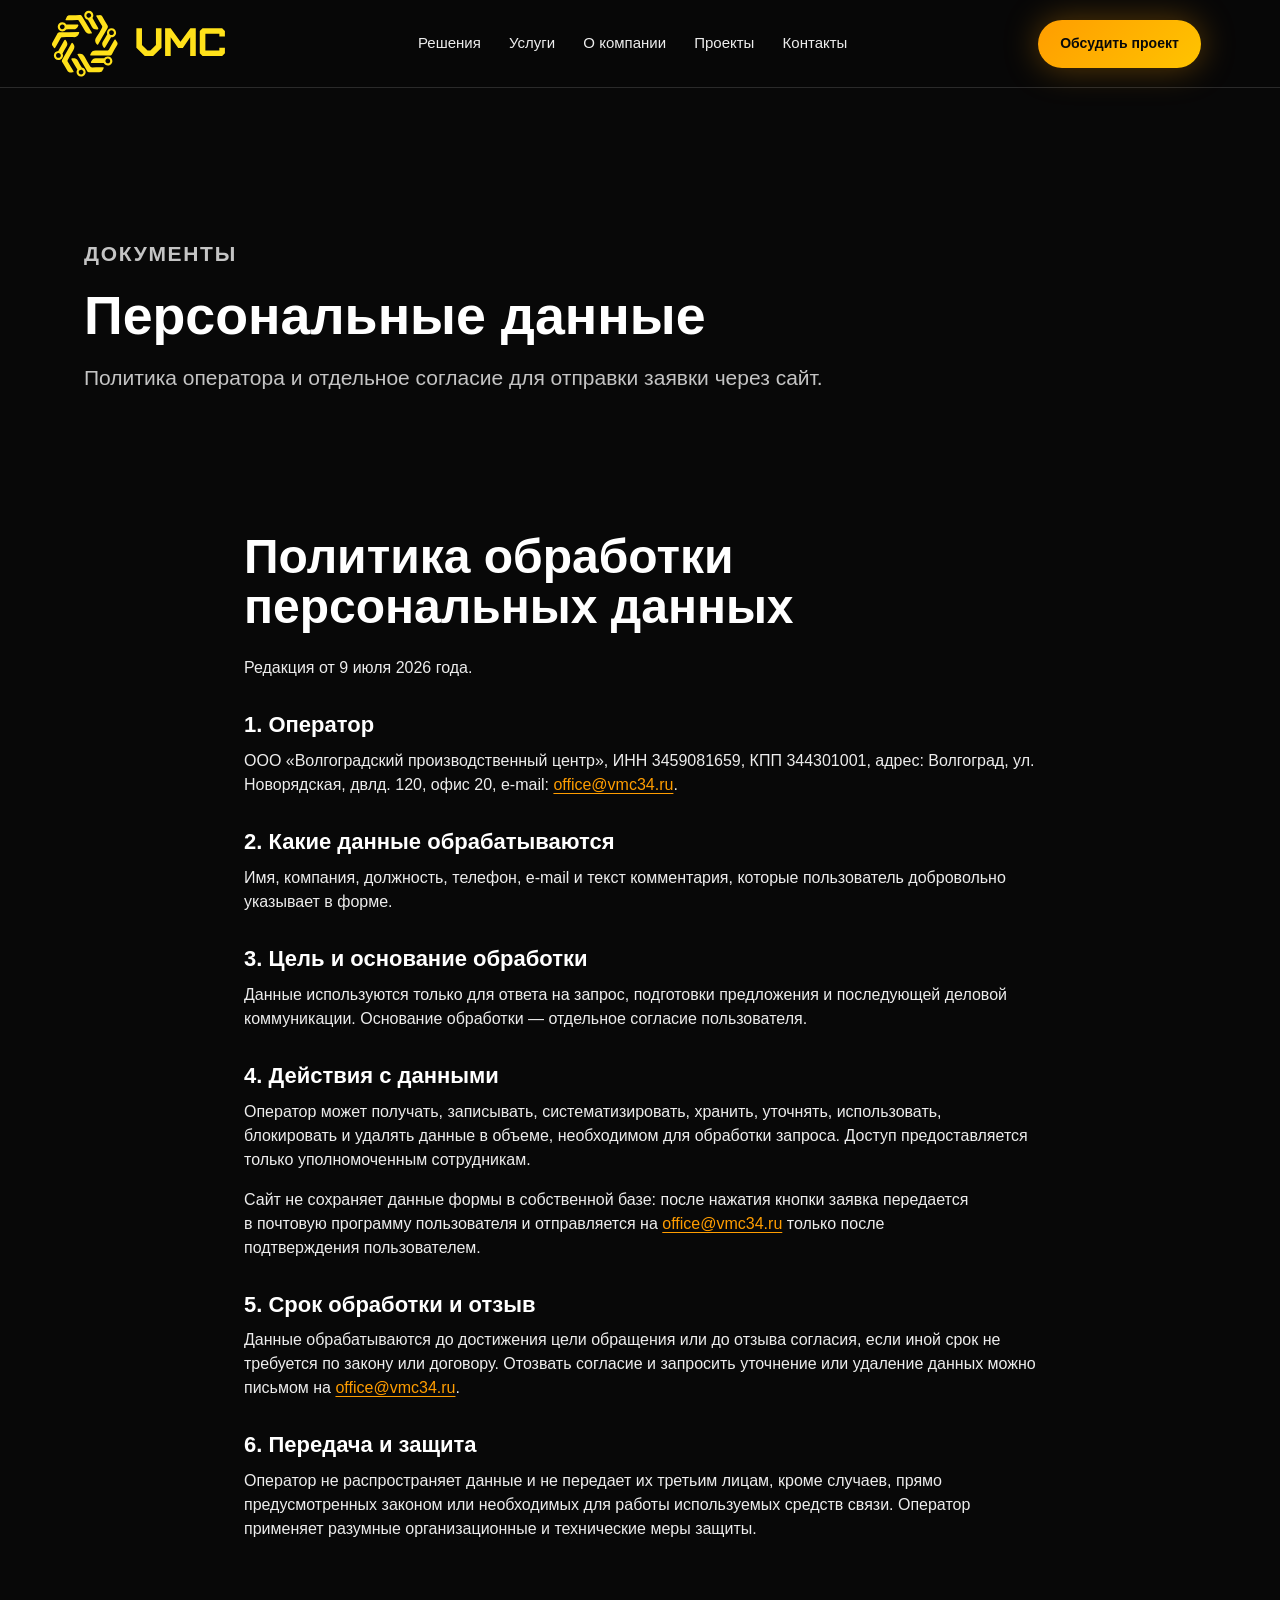
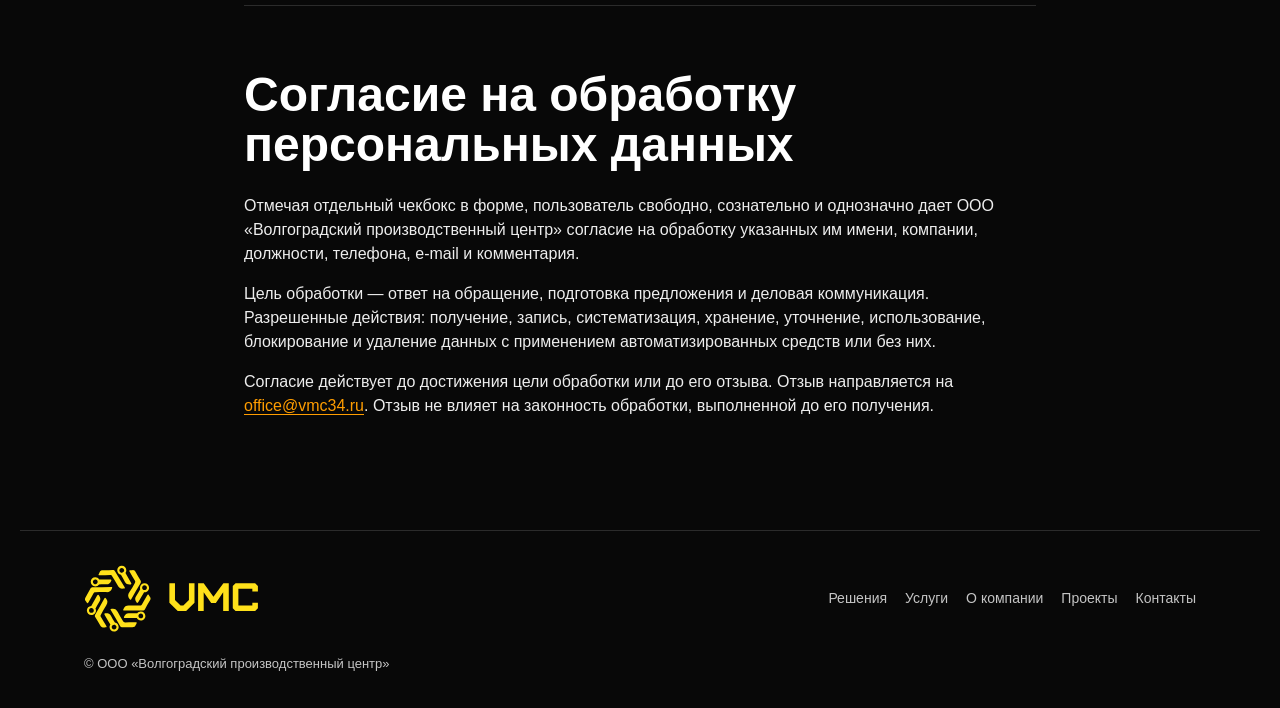
==== privacy.html @ de71f61f "Complete remaining VMC correction brief Add the requested looped hero media, informative solution co" ====
<!doctype html>
<html lang="ru">
  <head>
    <meta charset="utf-8">
    <meta name="viewport" content="width=device-width, initial-scale=1">
    <title>Персональные данные | VMC</title>
    <meta name="description" content="Политика и согласие на обработку персональных данных ООО «Волгоградский производственный центр».">
    <meta name="robots" content="noindex,follow">
    <meta name="theme-color" content="#080808">
    <link rel="canonical" href="https://vmc34.ru/privacy.html">
    <link rel="icon" href="assets/img/logo.svg" type="image/svg+xml">
    <link rel="stylesheet" href="style.css?v=20260709-1">
  </head>
  <body>
    <a class="skip-link" href="#main">К содержанию</a>
    <header class="site-header">
      <a class="brand" href="index.html" aria-label="VMC, на главную"><img src="assets/img/logo.svg" alt="VMC" width="156" height="48"></a>
      <nav class="desktop-nav" aria-label="Основная навигация">
        <a href="index.html#solutions">Решения</a>
        <a href="index.html#services">Услуги</a>
        <a href="index.html#about">О компании</a>
        <a href="projects.html">Проекты</a>
        <a href="index.html#contacts">Контакты</a>
      </nav>
      <a class="header-cta" href="index.html#form">Обсудить проект</a>
      <details class="mobile-nav">
        <summary aria-label="Меню сайта"><span></span><span></span><span></span></summary>
        <nav aria-label="Мобильная навигация">
          <a href="index.html#solutions">Решения</a>
          <a href="index.html#services">Услуги</a>
          <a href="index.html#about">О компании</a>
          <a href="projects.html">Проекты</a>
          <a href="index.html#contacts">Контакты</a>
        </nav>
      </details>
    </header>
    <main id="main">
      <section class="page-hero">
        <p class="kicker">Документы</p>
        <h1>Персональные данные</h1>
        <p>Политика оператора и отдельное согласие для отправки заявки через сайт.</p>
      </section>
      <div class="legal-page">
        <section id="policy">
          <h2>Политика обработки персональных данных</h2>
          <p>Редакция от 9 июля 2026 года.</p>
          <h3>1. Оператор</h3>
          <p>ООО «Волгоградский производственный центр», ИНН 3459081659, КПП 344301001, адрес: Волгоград, ул. Новорядская, двлд. 120, офис 20, e-mail: <a href="mailto:office@vmc34.ru">office@vmc34.ru</a>.</p>
          <h3>2. Какие данные обрабатываются</h3>
          <p>Имя, компания, должность, телефон, e-mail и текст комментария, которые пользователь добровольно указывает в форме.</p>
          <h3>3. Цель и основание обработки</h3>
          <p>Данные используются только для ответа на запрос, подготовки предложения и последующей деловой коммуникации. Основание обработки — отдельное согласие пользователя.</p>
          <h3>4. Действия с данными</h3>
          <p>Оператор может получать, записывать, систематизировать, хранить, уточнять, использовать, блокировать и удалять данные в объеме, необходимом для обработки запроса. Доступ предоставляется только уполномоченным сотрудникам.</p>
          <p>Сайт не сохраняет данные формы в собственной базе: после нажатия кнопки заявка передается в почтовую программу пользователя и отправляется на <a href="mailto:office@vmc34.ru">office@vmc34.ru</a> только после подтверждения пользователем.</p>
          <h3>5. Срок обработки и отзыв</h3>
          <p>Данные обрабатываются до достижения цели обращения или до отзыва согласия, если иной срок не требуется по закону или договору. Отозвать согласие и запросить уточнение или удаление данных можно письмом на <a href="mailto:office@vmc34.ru">office@vmc34.ru</a>.</p>
          <h3>6. Передача и защита</h3>
          <p>Оператор не распространяет данные и не передает их третьим лицам, кроме случаев, прямо предусмотренных законом или необходимых для работы используемых средств связи. Оператор применяет разумные организационные и технические меры защиты.</p>
        </section>

        <section id="consent">
          <h2>Согласие на обработку персональных данных</h2>
          <p>Отмечая отдельный чекбокс в форме, пользователь свободно, сознательно и однозначно дает ООО «Волгоградский производственный центр» согласие на обработку указанных им имени, компании, должности, телефона, e-mail и комментария.</p>
          <p>Цель обработки — ответ на обращение, подготовка предложения и деловая коммуникация. Разрешенные действия: получение, запись, систематизация, хранение, уточнение, использование, блокирование и удаление данных с применением автоматизированных средств или без них.</p>
          <p>Согласие действует до достижения цели обработки или до его отзыва. Отзыв направляется на <a href="mailto:office@vmc34.ru">office@vmc34.ru</a>. Отзыв не влияет на законность обработки, выполненной до его получения.</p>
        </section>
      </div>
    </main>
    <footer class="site-footer">
      <img src="assets/img/logo.svg" alt="VMC" width="156" height="48">
      <nav aria-label="Нижняя навигация">
        <a href="index.html#solutions">Решения</a>
        <a href="index.html#services">Услуги</a>
        <a href="index.html#about">О компании</a>
        <a href="projects.html">Проекты</a>
        <a href="index.html#contacts">Контакты</a>
      </nav>
      <p>© ООО «Волгоградский производственный центр»</p>
    </footer>
  </body>
</html>
---- style.css ----
:root {
  --bg: #080808;
  --panel: #161616;
  --panel-2: #202020;
  --text: #fff;
  --muted: #c4c4c4;
  --soft: #ededed;
  --line: rgba(255, 255, 255, .14);
  --yellow: #ff9d00;
  --yellow-2: #ffc400;
  --shadow: 0 22px 70px rgba(0, 0, 0, .42);
  --shadow-border: 0 0 0 1px rgba(255, 255, 255, .09);
  --shadow-border-hover: 0 0 0 1px rgba(255, 255, 255, .16), 0 18px 58px rgba(255, 157, 0, .1);
  --ease: cubic-bezier(.2, 0, 0, 1);
  color-scheme: dark;
  font-family: Inter, Arial, Helvetica, sans-serif;
}

* {
  box-sizing: border-box;
}

html {
  scroll-behavior: smooth;
  scroll-padding-top: 88px;
  overflow-x: hidden;
  -webkit-font-smoothing: antialiased;
  -moz-osx-font-smoothing: grayscale;
}

body {
  margin: 0;
  background: var(--bg);
  color: var(--text);
  font-size: 16px;
  line-height: 1.5;
  -webkit-font-smoothing: antialiased;
  overflow-x: hidden;
}

img {
  display: block;
  max-width: 100%;
  height: auto;
}

a {
  color: inherit;
  text-decoration: none;
}

h1,
h2,
h3,
p {
  margin-top: 0;
}

h1,
h2,
h3 {
  line-height: 1.04;
  text-wrap: balance;
  overflow-wrap: normal;
  word-break: normal;
  hyphens: none;
}

p {
  text-wrap: pretty;
  overflow-wrap: break-word;
  word-break: normal;
}

a,
span,
strong,
small,
label,
button {
  overflow-wrap: break-word;
  word-break: normal;
}

a:focus-visible,
button:focus-visible,
input:focus-visible,
textarea:focus-visible,
summary:focus-visible {
  outline: 3px solid rgba(255, 157, 0, .55);
  outline-offset: 4px;
}

.skip-link {
  position: fixed;
  top: 12px;
  left: 12px;
  z-index: 100;
  transform: translateY(-180%);
  background: var(--yellow);
  color: #000;
  padding: 10px 14px;
  font-weight: 700;
}

.skip-link:focus {
  transform: translateY(0);
}

.sr-only {
  position: absolute;
  width: 1px;
  height: 1px;
  overflow: hidden;
  clip: rect(0, 0, 0, 0);
  white-space: nowrap;
}

.site-header {
  position: sticky;
  top: 0;
  z-index: 50;
  display: grid;
  grid-template-columns: auto 1fr auto auto;
  gap: 28px;
  align-items: center;
  min-height: 76px;
  padding: 10px clamp(16px, 4vw, 58px);
  border-bottom: 1px solid var(--line);
  background: rgba(8, 8, 8, .9);
  backdrop-filter: blur(18px);
}

.brand {
  display: inline-flex;
  min-height: 48px;
  align-items: center;
}

.brand img,
.site-footer img {
  width: 176px;
  height: auto;
}

.desktop-nav {
  display: flex;
  flex-wrap: wrap;
  justify-content: center;
  gap: clamp(16px, 2.2vw, 34px);
  color: var(--soft);
  font-size: 15px;
}

.desktop-nav a {
  min-height: 40px;
  display: inline-flex;
  align-items: center;
  transition-property: color;
  transition-duration: .18s;
  transition-timing-function: var(--ease);
}

.desktop-nav a:hover {
  color: var(--yellow);
}

.header-cta,
.button,
.contact-panel button {
  display: inline-flex;
  min-height: 48px;
  align-items: center;
  justify-content: center;
  border: 0;
  border-radius: 999px;
  cursor: pointer;
  font: inherit;
  font-weight: 800;
  transition-property: transform, background-color, border-color, color, box-shadow;
  transition-duration: .18s;
  transition-timing-function: var(--ease);
}

.header-cta,
.button-primary,
.contact-panel button {
  background: linear-gradient(135deg, var(--yellow), var(--yellow-2));
  color: #090909;
  box-shadow: 0 0 34px rgba(255, 157, 0, .34);
}

.header-cta {
  padding: 0 22px;
  font-size: 14px;
}

.button {
  padding: 0 24px;
  text-align: center;
}

.button-ghost {
  border: 1px solid var(--line);
  background: rgba(255, 255, 255, .06);
  color: var(--text);
}

.header-cta:hover,
.button-primary:hover,
.contact-panel button:hover {
  transform: translateY(-2px);
  box-shadow: 0 0 0 1px rgba(255, 255, 255, .12), 0 18px 48px rgba(255, 157, 0, .28);
}

.button-ghost:hover {
  transform: translateY(-2px);
  border-color: rgba(255, 255, 255, .24);
  background: rgba(255, 255, 255, .1);
}

.header-cta:active,
.button:active,
.contact-panel button:active {
  transform: scale(.96);
}

.mobile-nav {
  display: none;
}

.mobile-nav:not([open]) nav {
  display: none;
}

.hero {
  position: relative;
  min-height: 620px;
  overflow: hidden;
  display: grid;
  align-items: center;
  padding: clamp(76px, 10vh, 116px) clamp(18px, 7vw, 128px) 82px;
  border-bottom: 1px solid var(--line);
}

.hero-media {
  position: absolute;
  inset: 0;
  z-index: -2;
  background: #000;
}

.hero-media video {
  width: 100%;
  height: 100%;
  object-fit: cover;
  opacity: .78;
  outline: 1px solid rgba(255, 255, 255, .1);
  outline-offset: -1px;
}

.hero::before,
.dark-section::before {
  content: "";
  position: absolute;
  inset: 0;
  z-index: -1;
  background:
    radial-gradient(circle at 82% 18%, rgba(255, 157, 0, .22), transparent 28%),
    linear-gradient(90deg, rgba(0, 0, 0, .86), rgba(0, 0, 0, .58) 45%, rgba(0, 0, 0, .28));
}

.hero-content {
  max-width: 720px;
  min-width: 0;
}

.kicker {
  margin-bottom: 18px;
  color: var(--yellow);
  font-size: 13px;
  font-weight: 900;
  letter-spacing: .08em;
  text-transform: uppercase;
}

.hero h1 {
  max-width: 720px;
  margin-bottom: 18px;
  font-size: clamp(40px, 4.4vw, 64px);
  font-weight: 900;
  text-transform: uppercase;
}

.hero h1 span,
.hero h1 em {
  display: block;
  font-style: normal;
}

.hero h1 em {
  color: var(--yellow);
}

.hero-lead {
  max-width: 620px;
  margin-bottom: 132px;
  color: var(--soft);
  font-size: clamp(18px, 1.7vw, 23px);
  font-weight: 800;
}

.hero-actions {
  display: flex;
  flex-wrap: wrap;
  gap: 14px;
}

.hero-note {
  position: absolute;
  right: clamp(18px, 7vw, 128px);
  bottom: clamp(24px, 5vw, 64px);
  max-width: 360px;
  color: var(--soft);
  font-weight: 800;
  text-align: right;
}

.client-strip {
  overflow: hidden;
  border-top: 1px solid var(--line);
  border-bottom: 1px solid var(--line);
  background: #030303;
}

.logo-marquee {
  width: 100%;
}

.logo-track {
  display: flex;
  width: max-content;
  animation: logo-marquee 36s linear infinite;
  will-change: transform;
}

.client-strip:hover .logo-track {
  animation-play-state: paused;
}

.logo-item {
  flex: 0 0 auto;
  min-width: clamp(150px, 18vw, 230px);
  min-height: 86px;
  display: grid;
  place-items: center;
  padding: 18px clamp(24px, 3vw, 42px);
  border-right: 1px solid var(--line);
}

.logo-item img {
  width: auto;
  max-width: min(150px, 72vw);
  max-height: 44px;
  filter: grayscale(1) brightness(1.85);
  opacity: .72;
  transition: filter .28s var(--ease), opacity .28s var(--ease), transform .28s var(--ease);
}

.logo-item img.logo-dark {
  filter: grayscale(1) invert(1) brightness(1.35) contrast(1.05);
}

.logo-item:hover img {
  filter: none;
  opacity: 1;
  transform: translateY(-1px);
}

@keyframes logo-marquee {
  to {
    transform: translateX(-50%);
  }
}

@media (prefers-reduced-motion: reduce) {
  .logo-track {
    width: 100%;
    flex-wrap: wrap;
    justify-content: center;
    animation: none;
  }

  .logo-item:nth-child(n + 9) {
    display: none;
  }
}

.dark-section {
  position: relative;
  overflow: hidden;
  padding: clamp(66px, 8vw, 112px) clamp(18px, 5vw, 74px);
  background: var(--bg);
}

.dark-section::before {
  pointer-events: none;
  opacity: .5;
  background:
    radial-gradient(circle at 88% 8%, rgba(255, 157, 0, .18), transparent 25%),
    radial-gradient(circle at 4% 92%, rgba(255, 157, 0, .1), transparent 22%);
}

.intro-band {
  display: grid;
  grid-template-columns: minmax(0, 1.1fr) minmax(320px, .9fr);
  gap: 32px;
  align-items: center;
}

.turnkey-section {
  padding-top: 78px;
  padding-bottom: 44px;
}

.turnkey-card {
  position: relative;
  display: grid;
  grid-template-columns: minmax(0, 1fr) auto;
  gap: 30px;
  align-items: center;
  max-width: 1240px;
  margin: 0 auto;
  border: 1px solid rgba(255, 255, 255, .28);
  border-radius: 28px;
  padding: 30px;
  background:
    radial-gradient(circle at 100% 100%, rgba(255, 157, 0, .18), transparent 26%),
    rgba(255, 255, 255, .07);
  box-shadow: var(--shadow);
}

.turnkey-card h2 {
  margin-bottom: 24px;
  font-size: clamp(31px, 3.6vw, 54px);
  font-weight: 900;
}

.turnkey-card h2 em,
.turnkey-card h3 {
  color: var(--yellow);
  font-style: normal;
}

.turnkey-card h3 {
  max-width: 680px;
  margin-bottom: 12px;
  font-size: 22px;
}

.turnkey-card p {
  max-width: 720px;
  margin-bottom: 0;
  color: var(--soft);
  font-weight: 700;
}

.turnkey-card strong {
  display: block;
  transform: rotate(-6deg);
  border-radius: 10px;
  padding: 14px 22px;
  background: var(--yellow);
  color: #050505;
  font-size: clamp(17px, 2vw, 25px);
  line-height: 1.15;
  box-shadow: 0 18px 42px rgba(255, 157, 0, .26);
}

.section-copy,
.section-heading,
.solution-grid,
.service-grid,
.service-list,
.industry-grid,
.about,
.projects-preview,
.site-footer,
.page-hero,
.project-list,
.case-layout {
  max-width: 1240px;
  margin-right: auto;
  margin-left: auto;
}

.section-copy,
.section-heading,
.pitch-card,
.media-card,
.project-card,
.industry-card,
.service-list article,
.stats-grid article,
.project-list article,
.case-card,
.contact-panel,
.site-footer > * {
  min-width: 0;
}

.section-copy h2,
.section-heading h2,
.about h2,
.contact-panel h2,
.page-hero h1 {
  margin-bottom: 0;
  font-size: clamp(34px, 4.2vw, 62px);
  font-weight: 900;
}

.pitch-card {
  border: 1px solid var(--line);
  border-radius: 28px;
  padding: 34px;
  background: rgba(255, 255, 255, .06);
  box-shadow: var(--shadow);
}

.pitch-card p {
  color: var(--soft);
  font-size: 21px;
}

.pitch-card b {
  display: inline-block;
  transform: rotate(-4deg);
  border-radius: 10px;
  padding: 12px 18px;
  background: var(--yellow);
  color: #000;
  font-size: 22px;
  max-width: 100%;
}

.section-heading {
  margin-bottom: 40px;
}

.section-heading.split {
  display: flex;
  flex-wrap: wrap;
  align-items: end;
  justify-content: space-between;
  gap: 24px;
}

.service-section .section-heading {
  align-items: start;
  margin-bottom: clamp(34px, 5vw, 62px);
}

.service-section .kicker {
  margin-bottom: 18px;
  color: var(--text);
  font-size: clamp(44px, 6vw, 82px);
  line-height: .95;
  letter-spacing: 0;
  text-transform: none;
}

.service-section .section-heading h2 {
  max-width: 860px;
  color: var(--muted);
  font-size: clamp(22px, 2.35vw, 34px);
  line-height: 1.14;
  font-weight: 850;
}

.text-link {
  display: inline-flex;
  min-height: 44px;
  align-items: center;
  color: var(--yellow);
  font-weight: 900;
}

.text-link::after {
  content: "→";
  margin-left: 10px;
}

.solution-grid,
.project-grid {
  display: grid;
  grid-template-columns: repeat(3, minmax(0, 1fr));
  gap: 28px;
}

.media-card,
.project-card,
.industry-card,
.service-grid article,
.service-list article,
.stats-grid article,
.project-list article,
.case-card {
  border: 0;
  border-radius: 26px;
  background: rgba(255, 255, 255, .06);
  box-shadow: var(--shadow-border), 0 16px 52px rgba(0, 0, 0, .22);
}

.media-card {
  position: relative;
  overflow: hidden;
  height: clamp(260px, 24vw, 340px);
}

.project-card img,
.project-list img,
.case-hero img {
  width: 100%;
  height: 290px;
  object-fit: cover;
  outline: 1px solid rgba(255, 255, 255, .1);
  outline-offset: -1px;
}

.media-card img {
  position: absolute;
  inset: 0;
  width: 100%;
  height: 100%;
  object-fit: cover;
  outline: 1px solid rgba(255, 255, 255, .1);
  outline-offset: -1px;
  transition-property: transform, opacity, filter;
  transition-duration: .55s;
  transition-timing-function: var(--ease);
}

.media-card::after {
  content: "";
  position: absolute;
  inset: 0;
  background:
    linear-gradient(180deg, rgba(0, 0, 0, .08), rgba(0, 0, 0, .74)),
    linear-gradient(90deg, rgba(0, 0, 0, .46), transparent 70%);
  transition-property: opacity;
  transition-duration: .3s;
  transition-timing-function: var(--ease);
}

.media-card h3,
.media-card p {
  position: relative;
  z-index: 1;
  padding-right: 22px;
  padding-left: 22px;
}

.media-card h3 {
  position: absolute;
  right: 0;
  bottom: 92px;
  left: 0;
  margin: 0;
  color: var(--text);
  font-size: 21px;
  text-shadow: 0 2px 16px rgba(0, 0, 0, .8);
}

.media-card:hover img {
  transform: scale(1.055);
  opacity: .95;
  filter: saturate(1.08) contrast(1.04);
}

.media-card:hover::after {
  opacity: .9;
}

.media-card p {
  position: absolute;
  right: 0;
  bottom: 20px;
  left: 0;
  margin: 0;
  color: var(--soft);
  font-size: 14px;
  line-height: 1.4;
  text-shadow: 0 2px 14px rgba(0, 0, 0, .9);
}

.service-grid,
.service-list {
  display: grid;
  grid-template-columns: repeat(3, minmax(0, 1fr));
  gap: 18px;
}

.service-list {
  grid-template-columns: 1fr;
}

.service-grid article {
  min-height: 230px;
  padding: 24px;
}

.service-list article {
  min-height: 150px;
  display: grid;
  grid-template-columns: minmax(220px, .72fr) 56px minmax(0, 1fr);
  gap: 30px;
  align-items: center;
  padding: 30px;
  transition-property: transform, background-color, box-shadow;
  transition-duration: .18s;
  transition-timing-function: var(--ease);
}

.service-list article:hover {
  transform: translateY(-3px);
  background: rgba(255, 157, 0, .06);
  box-shadow: var(--shadow-border-hover);
}

.service-grid span,
.service-list span,
.stats-grid strong,
.case-number {
  display: block;
  color: var(--yellow);
  font-variant-numeric: tabular-nums;
}

.service-grid span,
.service-list span {
  margin-bottom: 38px;
  font-size: 18px;
  font-weight: 900;
}

.service-list span {
  grid-column: 2;
  grid-row: 1;
  justify-self: center;
  margin-bottom: 0;
  width: 46px;
  height: 46px;
  display: grid;
  place-items: center;
  border-radius: 999px;
  background: var(--yellow);
  color: #fff;
  box-shadow: 0 0 30px rgba(255, 157, 0, .56);
  transition-property: transform, filter;
  transition-duration: .18s;
  transition-timing-function: var(--ease);
}

.service-list article:hover span {
  transform: scale(1.06);
  filter: brightness(1.06);
}

.service-grid h3 {
  margin-bottom: 12px;
  font-size: 24px;
}

.service-list h3 {
  grid-column: 1;
  grid-row: 1;
  margin-bottom: 0;
  font-size: clamp(28px, 3vw, 42px);
  font-weight: 850;
}

.service-list p {
  grid-column: 3;
  margin-bottom: 0;
  font-size: clamp(15px, 1.25vw, 18px);
  line-height: 1.56;
  font-weight: 600;
}

.service-grid p,
.service-list p,
.industry-card small,
.project-card p,
.about p,
.stats-grid span,
.contact-panel label,
.project-list p,
.case-card p,
.case-layout li {
  color: var(--muted);
}

.industry-grid {
  display: grid;
  grid-template-columns: repeat(3, minmax(0, 1fr));
  gap: 22px;
}

.industry-card {
  min-height: 270px;
  display: flex;
  flex-direction: column;
  justify-content: space-between;
  padding: 28px;
  transition-property: transform, background-color, box-shadow;
  transition-duration: .18s;
  transition-timing-function: var(--ease);
}

.industry-card:hover {
  transform: translateY(-4px);
  background: rgba(255, 157, 0, .08);
  box-shadow: var(--shadow-border-hover);
}

.industry-card small {
  font-size: 15px;
}

.industry-card strong {
  font-size: 27px;
  line-height: 1.12;
}

.industry-card span {
  color: var(--yellow);
  font-weight: 900;
}

.about {
  display: grid;
  grid-template-columns: minmax(0, 1.05fr) minmax(420px, .95fr);
  gap: clamp(34px, 6vw, 80px);
  align-items: center;
}

.about h2 {
  max-width: 760px;
  margin-bottom: 18px;
  font-size: clamp(38px, 4.4vw, 64px);
  line-height: 1.04;
}

.about-lead {
  max-width: 700px;
  margin-bottom: 20px;
  color: var(--text);
  font-size: clamp(22px, 2.25vw, 32px);
  line-height: 1.18;
  font-weight: 900;
  text-wrap: balance;
}

.about-copy p:not(.kicker):not(.about-lead) {
  max-width: 640px;
  font-size: clamp(17px, 1.55vw, 21px);
  line-height: 1.64;
}

.stats-grid {
  display: grid;
  grid-template-columns: repeat(2, minmax(0, 1fr));
  gap: 1px;
  background: var(--line);
  box-shadow: var(--shadow-border), 0 22px 70px rgba(0, 0, 0, .26);
}

.stats-grid article {
  min-height: 190px;
  border: 0;
  border-radius: 0;
  padding: 30px;
  background: #080808;
  box-shadow: none;
}

.stats-grid strong {
  margin-bottom: 16px;
  font-size: clamp(44px, 4.6vw, 66px);
  line-height: 1;
}

.project-grid {
  max-width: 1240px;
  margin: 0 auto;
}

.project-logo-grid {
  display: grid;
  grid-template-columns: repeat(3, minmax(0, 1fr));
  gap: 28px;
  max-width: 1240px;
  margin: 0 auto;
}

.project-logo-card {
  position: relative;
  min-height: 248px;
  display: flex;
  flex-direction: column;
  justify-content: space-between;
  border: 0;
  border-radius: 28px;
  padding: 30px 26px 24px;
  background: rgba(255, 255, 255, .07);
  box-shadow: var(--shadow-border), 0 16px 52px rgba(0, 0, 0, .22);
  transition-property: transform, background-color, box-shadow;
  transition-duration: .18s;
  transition-timing-function: var(--ease);
}

.project-logo-card::after {
  content: "↗";
  position: absolute;
  top: 22px;
  right: 22px;
  width: 44px;
  height: 44px;
  display: grid;
  place-items: center;
  border-radius: 999px;
  background: rgba(255, 157, 0, .18);
  color: var(--yellow);
  font-size: 24px;
}

.project-logo-card:hover {
  transform: translateY(-4px);
  background: rgba(255, 157, 0, .08);
  box-shadow: var(--shadow-border-hover);
}

.project-logo-card h3 {
  max-width: none;
  padding-right: 54px;
  margin-bottom: 50px;
  color: var(--yellow);
  font-size: clamp(25px, 2.2vw, 34px);
  font-weight: 900;
  line-height: 1.05;
  overflow-wrap: normal;
}

.project-card {
  overflow: hidden;
  transition-property: transform, box-shadow;
  transition-duration: .18s;
  transition-timing-function: var(--ease);
}

.project-card:hover {
  transform: translateY(-4px);
  box-shadow: var(--shadow-border-hover);
}

.project-card div {
  padding: 22px;
}

.project-card h3 {
  margin-bottom: 8px;
  font-size: 25px;
}

.contact-section {
  display: grid;
  grid-template-columns: minmax(0, .92fr) minmax(0, 1fr);
  gap: clamp(30px, 6vw, 86px);
  min-height: 0;
  max-width: none;
  padding-block: clamp(70px, 8vw, 110px);
  padding-inline: max(clamp(18px, 5vw, 74px), calc((100vw - 1240px) / 2 + clamp(18px, 5vw, 74px)));
  border-top: 1px solid var(--line);
  border-bottom: 1px solid var(--line);
  background:
    radial-gradient(circle at 100% 100%, rgba(255, 157, 0, .22), transparent 28%),
    #050505;
}

.contact-info h2 {
  margin-bottom: 52px;
  font-size: clamp(40px, 4.2vw, 64px);
  font-weight: 900;
}

.contact-info dl,
.contact-info dd {
  margin: 0;
}

.contact-info dl {
  display: grid;
  gap: 30px;
}

.contact-info div {
  position: relative;
  padding-left: 54px;
}

.contact-info div::before {
  content: "◦";
  position: absolute;
  left: 6px;
  top: 0;
  color: var(--yellow);
  font-size: 40px;
  line-height: 1;
}

.contact-info dt {
  margin-bottom: 6px;
  font-size: 22px;
  font-weight: 900;
}

.contact-info dd {
  max-width: 460px;
  color: var(--soft);
  font-weight: 700;
}

.contact-panel {
  border: 1px solid rgba(255, 255, 255, .26);
  border-radius: 28px;
  padding: clamp(28px, 4vw, 48px);
  background: #050505;
  box-shadow: var(--shadow);
}

.contact-panel h2 {
  margin-bottom: 32px;
}

.contact-panel form {
  display: grid;
  grid-template-columns: repeat(2, minmax(0, 1fr));
  gap: 16px;
}

.contact-panel label:first-child,
.contact-panel .wide-field,
.contact-panel button {
  grid-column: 1 / -1;
}

.contact-panel label {
  display: grid;
  gap: 8px;
  font-size: 14px;
}

.contact-panel .consent-field {
  grid-column: 1 / -1;
  display: flex;
  align-items: flex-start;
  gap: 10px;
  color: var(--soft);
  font-size: 13px;
  line-height: 1.45;
}

.contact-panel .consent-field input {
  flex: 0 0 18px;
  width: 18px;
  height: 18px;
  margin: 2px 0 0;
  border: 0;
  border-radius: 3px;
  padding: 0;
  accent-color: var(--yellow);
}

.contact-panel .consent-field a,
.legal-page a {
  color: var(--yellow);
  text-decoration: underline;
  text-underline-offset: 3px;
}

.form-note {
  grid-column: 1 / -1;
  margin: 0;
  color: var(--muted);
  font-size: 13px;
}

.contact-panel input,
.contact-panel textarea {
  width: 100%;
  border: 1px solid var(--line);
  border-radius: 4px;
  background: rgba(0, 0, 0, .24);
  color: var(--text);
  padding: 15px 16px;
  font: inherit;
  transition-property: border-color, background-color, box-shadow;
  transition-duration: .18s;
  transition-timing-function: var(--ease);
}

.contact-panel input:focus,
.contact-panel textarea:focus {
  border-color: rgba(255, 157, 0, .62);
  background: rgba(0, 0, 0, .34);
  box-shadow: 0 0 0 4px rgba(255, 157, 0, .12);
}

.contact-panel textarea {
  resize: vertical;
}

.contact-panel button {
  justify-self: end;
  min-width: 170px;
  min-height: 54px;
  margin-top: 10px;
}

.site-footer {
  display: grid;
  grid-template-columns: auto minmax(0, 1fr);
  gap: 22px 34px;
  align-items: center;
  padding: 34px clamp(18px, 5vw, 74px);
  border-top: 1px solid var(--line);
}

.site-footer nav {
  display: flex;
  flex-wrap: wrap;
  justify-content: flex-end;
  gap: 18px;
  color: var(--muted);
  font-size: 14px;
}

.site-footer nav a,
.footer-contacts a {
  min-height: 40px;
  display: inline-flex;
  align-items: center;
}

.footer-contacts {
  grid-column: 1 / -1;
  display: flex;
  flex-wrap: wrap;
  gap: 10px 18px;
  padding-top: 18px;
  border-top: 1px solid rgba(255, 255, 255, .08);
  color: var(--soft);
  font-size: 14px;
}

.footer-contacts a {
  color: var(--soft);
  transition: color .2s var(--ease);
}

.footer-contacts a:hover {
  color: var(--yellow);
}

.footer-contacts span {
  color: var(--muted);
}

.site-footer p {
  grid-column: 1 / -1;
  margin-bottom: 0;
  color: var(--muted);
  font-size: 13px;
}

.legal-page {
  max-width: 920px;
  margin: 0 auto;
  padding: 64px clamp(18px, 5vw, 74px) 96px;
}

.legal-page section + section {
  margin-top: 64px;
  padding-top: 64px;
  border-top: 1px solid var(--line);
}

.legal-page h2 {
  margin-bottom: 24px;
  font-size: clamp(30px, 4vw, 48px);
}

.legal-page h3 {
  margin-top: 34px;
  margin-bottom: 12px;
  font-size: 22px;
}

.legal-page p,
.legal-page li {
  color: var(--soft);
  text-wrap: pretty;
}

.legal-page li + li {
  margin-top: 8px;
}

.page-hero {
  padding: clamp(82px, 12vw, 150px) clamp(18px, 5vw, 74px) 54px;
}

.page-hero h1 {
  max-width: 980px;
  margin-bottom: 18px;
}

.page-hero p {
  max-width: 760px;
  color: var(--muted);
  font-size: 21px;
}

.project-list {
  display: grid;
  gap: 24px;
  padding: 0 clamp(18px, 5vw, 74px) 90px;
}

.project-list article {
  display: grid;
  grid-template-columns: minmax(240px, 330px) minmax(0, 1fr) auto;
  gap: 28px;
  align-items: center;
  overflow: hidden;
}

.project-list img {
  height: 250px;
}

.project-list div {
  padding: 24px 0;
}

.project-list h2 {
  margin-bottom: 12px;
  font-size: 32px;
}

.tags {
  display: flex;
  flex-wrap: wrap;
  gap: 8px;
  margin-top: 18px;
  min-width: 0;
}

.tags span {
  border: 1px solid var(--line);
  border-radius: 999px;
  padding: 7px 10px;
  color: var(--muted);
  font-size: 13px;
}

.project-list .text-link {
  margin-right: 28px;
}

.case-hero {
  position: relative;
  min-height: 620px;
  display: grid;
  align-items: end;
  overflow: hidden;
  padding: clamp(90px, 14vw, 160px) clamp(18px, 7vw, 110px) 58px;
}

.case-hero img {
  position: absolute;
  inset: 0;
  z-index: -2;
  height: 100%;
  opacity: .54;
}

.case-hero::before {
  content: "";
  position: absolute;
  inset: 0;
  z-index: -1;
  background: linear-gradient(90deg, #000, rgba(0, 0, 0, .8), rgba(0, 0, 0, .38));
}

.case-hero div {
  width: min(100%, 900px);
  min-width: 0;
}

.case-hero h1 {
  margin-bottom: 20px;
  font-size: clamp(40px, 5.4vw, 82px);
  text-transform: uppercase;
}

.case-hero p {
  max-width: 690px;
  color: var(--soft);
  font-size: 21px;
}

.case-layout {
  display: grid;
  grid-template-columns: minmax(0, .85fr) minmax(0, 1fr);
  gap: 28px;
  padding: 70px clamp(18px, 5vw, 74px) 92px;
}

.case-card {
  padding: 28px;
}

.case-card h2 {
  margin-bottom: 16px;
  font-size: 30px;
}

.case-card ul {
  margin: 0;
  padding-left: 20px;
}

.case-card li + li {
  margin-top: 10px;
}

@keyframes fade-lift {
  from {
    opacity: 0;
    transform: translateY(18px);
  }

  to {
    opacity: 1;
    transform: translateY(0);
  }
}

@media (prefers-reduced-motion: no-preference) {
  .hero-content .kicker,
  .hero h1,
  .hero-lead,
  .hero-actions,
  .hero-note {
    animation: fade-lift .72s var(--ease) both;
  }

  .hero h1 {
    animation-delay: .08s;
  }

  .hero-lead {
    animation-delay: .16s;
  }

  .hero-actions,
  .hero-note {
    animation-delay: .24s;
  }

  @supports (animation-timeline: view()) {
    .turnkey-card,
    .section-heading,
    .media-card,
    .service-list article,
    .industry-card,
    .about-copy,
    .stats-grid,
    .project-logo-card,
    .contact-info,
    .contact-panel,
    .project-list article,
    .case-card {
      animation: fade-lift .68s var(--ease) both;
      animation-timeline: view();
      animation-range: entry 0% cover 30%;
    }
  }
}

@media (max-width: 1180px) {
  .hero-note {
    position: static;
    max-width: 620px;
    margin-top: 32px;
    text-align: left;
  }

  .turnkey-card {
    grid-template-columns: 1fr;
  }

  .turnkey-card strong {
    justify-self: start;
    transform: none;
  }

  .service-list article {
    grid-template-columns: minmax(0, 1fr) 56px;
  }

  .service-list h3 {
    grid-column: 1;
  }

  .service-list span {
    grid-column: 2;
  }

  .service-list p {
    grid-column: 1 / -1;
  }

  .site-footer {
    grid-template-columns: 1fr;
    justify-items: start;
  }

  .site-footer nav {
    justify-content: start;
  }
}

@media (max-width: 980px) {
  .site-header {
    grid-template-columns: auto 1fr auto;
  }

  .desktop-nav,
  .header-cta {
    display: none;
  }

  .mobile-nav {
    display: block;
    justify-self: end;
  }

  .mobile-nav summary {
    position: relative;
    width: 44px;
    height: 44px;
    display: grid;
    place-items: center;
    cursor: pointer;
    list-style: none;
  }

  .mobile-nav summary::-webkit-details-marker {
    display: none;
  }

  .mobile-nav summary span {
    position: absolute;
    width: 28px;
    height: 2px;
    background: var(--text);
  }

  .mobile-nav summary span:nth-child(1) {
    transform: translateY(-8px);
  }

  .mobile-nav summary span:nth-child(3) {
    transform: translateY(8px);
  }

  .mobile-nav nav {
    position: absolute;
    top: 78px;
    right: 16px;
    left: 16px;
    display: grid;
    border: 1px solid var(--line);
    border-radius: 22px;
    background: #101010;
    box-shadow: var(--shadow);
    overflow: hidden;
  }

  .mobile-nav nav a {
    min-height: 54px;
    display: flex;
    align-items: center;
    padding: 0 18px;
    border-bottom: 1px solid var(--line);
  }

  .mobile-nav nav a:focus-visible {
    outline-offset: -4px;
  }

  .solution-grid,
  .service-grid,
  .industry-grid,
  .project-grid,
  .project-logo-grid {
    grid-template-columns: repeat(2, 1fr);
  }

  .intro-band,
  .turnkey-card,
  .about,
  .contact-section,
  .case-layout,
  .project-list article {
    grid-template-columns: 1fr;
  }

  .service-list article {
    grid-template-columns: 1fr;
  }

  .service-list h3,
  .service-list span,
  .service-list p {
    grid-column: auto;
  }

  .service-list span {
    grid-row: auto;
    justify-self: start;
  }

  .project-list .text-link {
    margin: 0 24px 24px;
  }

}

@media (max-width: 640px) {
  .site-header {
    min-height: 68px;
  }

  .brand img,
  .site-footer img {
    width: 126px;
  }

  .mobile-nav nav {
    top: 68px;
  }

  .hero {
    min-height: 0;
    padding-top: 92px;
    padding-bottom: 48px;
  }

  .hero-actions,
  .section-heading.split {
    align-items: stretch;
    flex-direction: column;
  }

  .button {
    width: 100%;
    min-width: 0;
  }

  .solution-grid,
  .service-grid,
  .industry-grid,
  .project-grid,
  .project-logo-grid,
  .stats-grid {
    grid-template-columns: 1fr;
  }

  .logo-item {
    min-width: 154px;
    min-height: 70px;
    padding: 14px 22px;
  }

  .logo-item img {
    max-width: 128px;
    max-height: 38px;
  }

  .hero-lead {
    margin-bottom: 30px;
  }

  .turnkey-card,
  .pitch-card {
    border-radius: 22px;
    padding: 20px;
  }

  .turnkey-card h3 {
    font-size: 19px;
  }

  .pitch-card b {
    transform: none;
    font-size: 18px;
  }

  .project-card img,
  .project-list img {
    height: 220px;
  }

  .media-card {
    height: 240px;
  }

  .industry-card {
    min-height: 0;
  }

  .contact-panel {
    padding: 34px 18px;
  }

  .contact-panel form {
    grid-template-columns: 1fr;
  }

  .contact-panel button {
    justify-self: stretch;
  }

  .case-hero {
    min-height: 0;
    padding-top: 110px;
    padding-right: 18px;
    padding-left: 18px;
  }
}

@media (max-width: 420px) {
  .site-header {
    padding-right: 12px;
    padding-left: 12px;
  }

  .brand img,
  .site-footer img {
    width: 112px;
  }

  .hero h1,
  .case-hero h1 {
    font-size: 34px;
    overflow-wrap: anywhere;
    hyphens: auto;
  }

  .section-copy h2,
  .section-heading h2,
  .about h2,
  .contact-panel h2,
  .page-hero h1 {
    font-size: 30px;
  }

  .dark-section,
  .page-hero,
  .project-list,
  .case-layout {
    padding-right: 14px;
    padding-left: 14px;
  }

  .media-card h3,
  .project-card h3,
  .project-list h2,
  .case-card h2,
  .service-list h3 {
    font-size: 24px;
  }

  .case-card,
  .service-list article,
  .industry-card,
  .project-card div {
    padding: 20px;
  }
}

@media (prefers-reduced-motion: reduce) {
  *,
  *::before,
  *::after {
    scroll-behavior: auto !important;
    animation-duration: .001ms !important;
    transition-duration: .001ms !important;
  }

  .hero-media video {
    animation: none !important;
  }
}
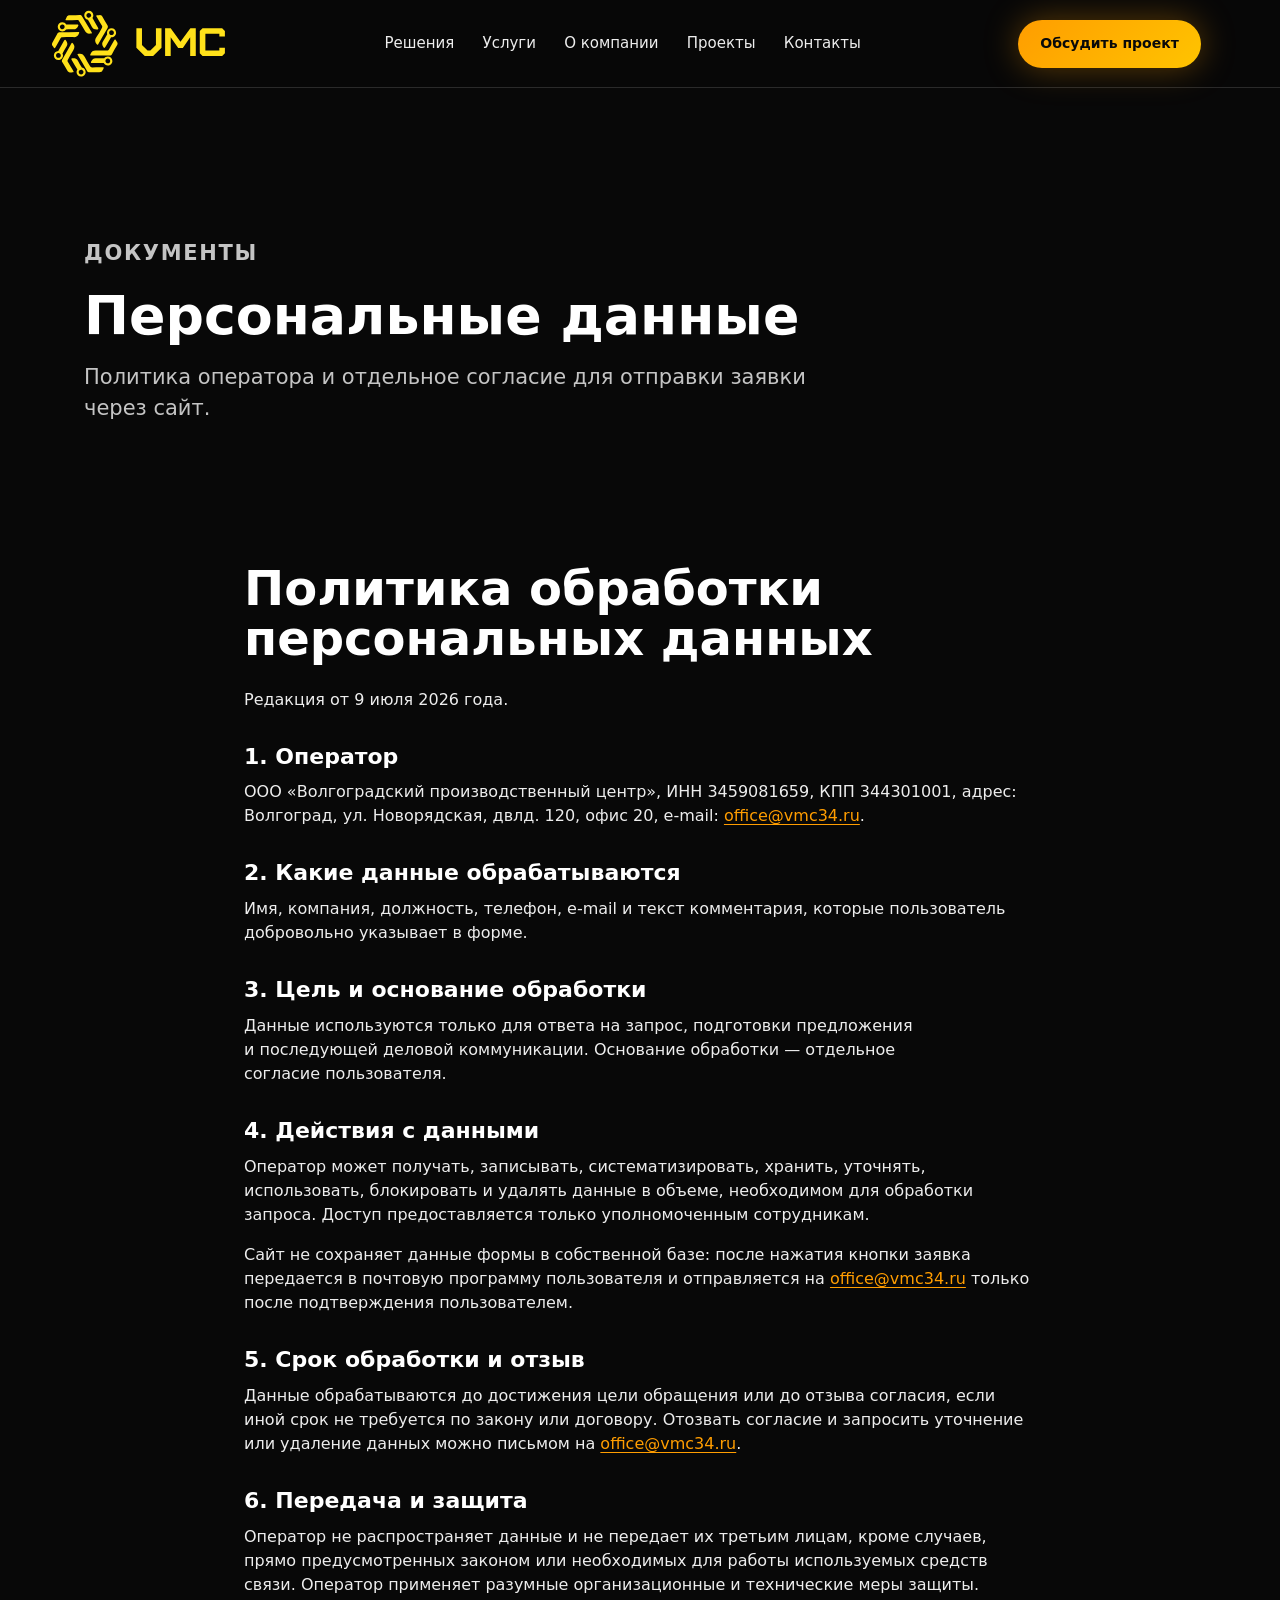
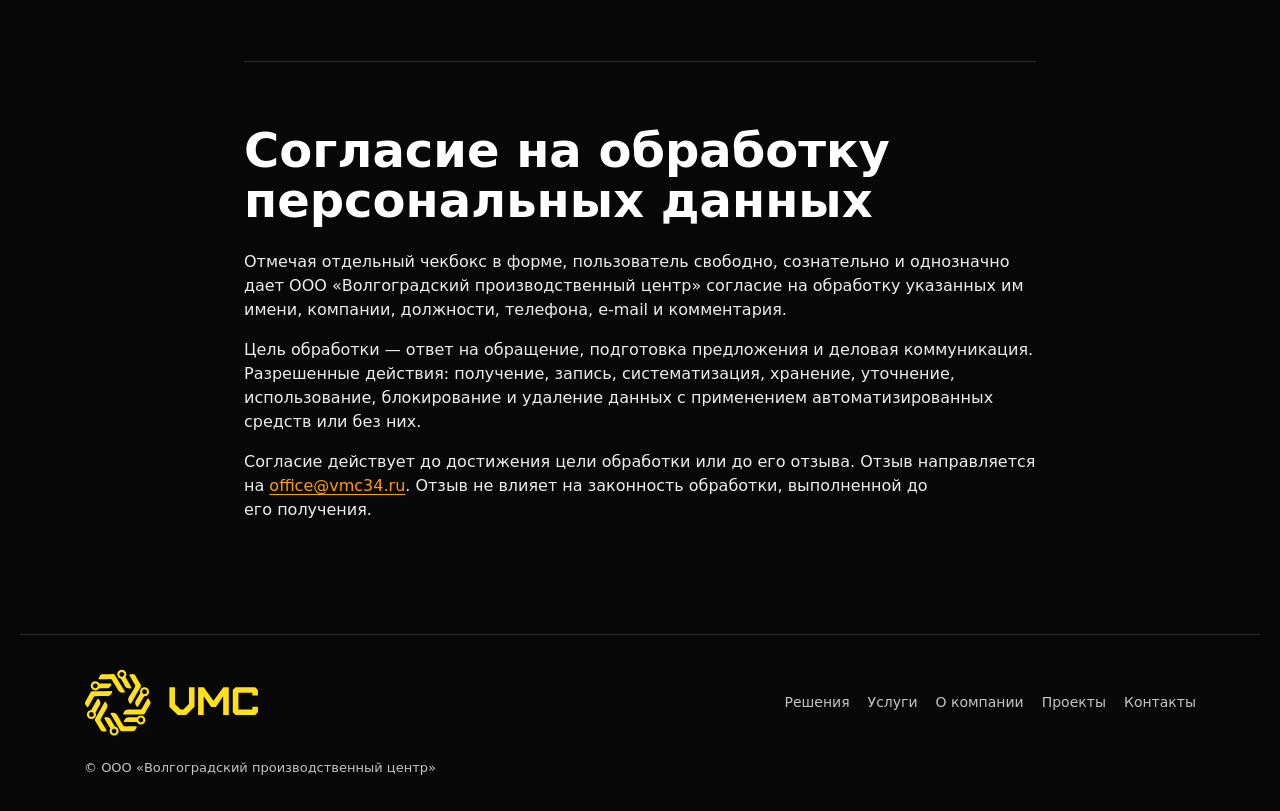
==== commit b8f9f02d: "Polish hero scale and typography Make the homepage hero image slightly taller and switch the CSS fon" ====
--- a/privacy.html
+++ b/privacy.html
@@ -9,7 +9,7 @@
     <meta name="theme-color" content="#080808">
     <link rel="canonical" href="https://vmc34.ru/privacy.html">
     <link rel="icon" href="assets/img/logo.svg" type="image/svg+xml">
-    <link rel="stylesheet" href="style.css?v=20260709-1">
+    <link rel="stylesheet" href="style.css?v=20260720-1">
   </head>
   <body>
     <a class="skip-link" href="#main">К содержанию</a>
--- a/style.css
+++ b/style.css
@@ -13,7 +13,7 @@
   --shadow-border-hover: 0 0 0 1px rgba(255, 255, 255, .16), 0 18px 58px rgba(255, 157, 0, .1);
   --ease: cubic-bezier(.2, 0, 0, 1);
   color-scheme: dark;
-  font-family: Inter, Arial, Helvetica, sans-serif;
+  font-family: Manrope, system-ui, -apple-system, BlinkMacSystemFont, "Segoe UI", Inter, Arial, Helvetica, sans-serif;
 }
 
 * {
@@ -34,7 +34,6 @@
   color: var(--text);
   font-size: 16px;
   line-height: 1.5;
-  -webkit-font-smoothing: antialiased;
   overflow-x: hidden;
 }
 
@@ -235,7 +234,7 @@
 
 .hero {
   position: relative;
-  min-height: 620px;
+  min-height: clamp(660px, 78vh, 740px);
   overflow: hidden;
   display: grid;
   align-items: center;
@@ -250,7 +249,7 @@
   background: #000;
 }
 
-.hero-media video {
+.hero-media img {
   width: 100%;
   height: 100%;
   object-fit: cover;
@@ -1114,6 +1113,12 @@
   border-color: rgba(255, 157, 0, .62);
   background: rgba(0, 0, 0, .34);
   box-shadow: 0 0 0 4px rgba(255, 157, 0, .12);
+}
+
+.contact-panel input:user-invalid,
+.contact-panel textarea:user-invalid {
+  border-color: rgba(255, 78, 78, .78);
+  box-shadow: 0 0 0 4px rgba(255, 78, 78, .12);
 }
 
 .contact-panel textarea {
@@ -1710,8 +1715,4 @@
     animation-duration: .001ms !important;
     transition-duration: .001ms !important;
   }
-
-  .hero-media video {
-    animation: none !important;
-  }
-}
+}
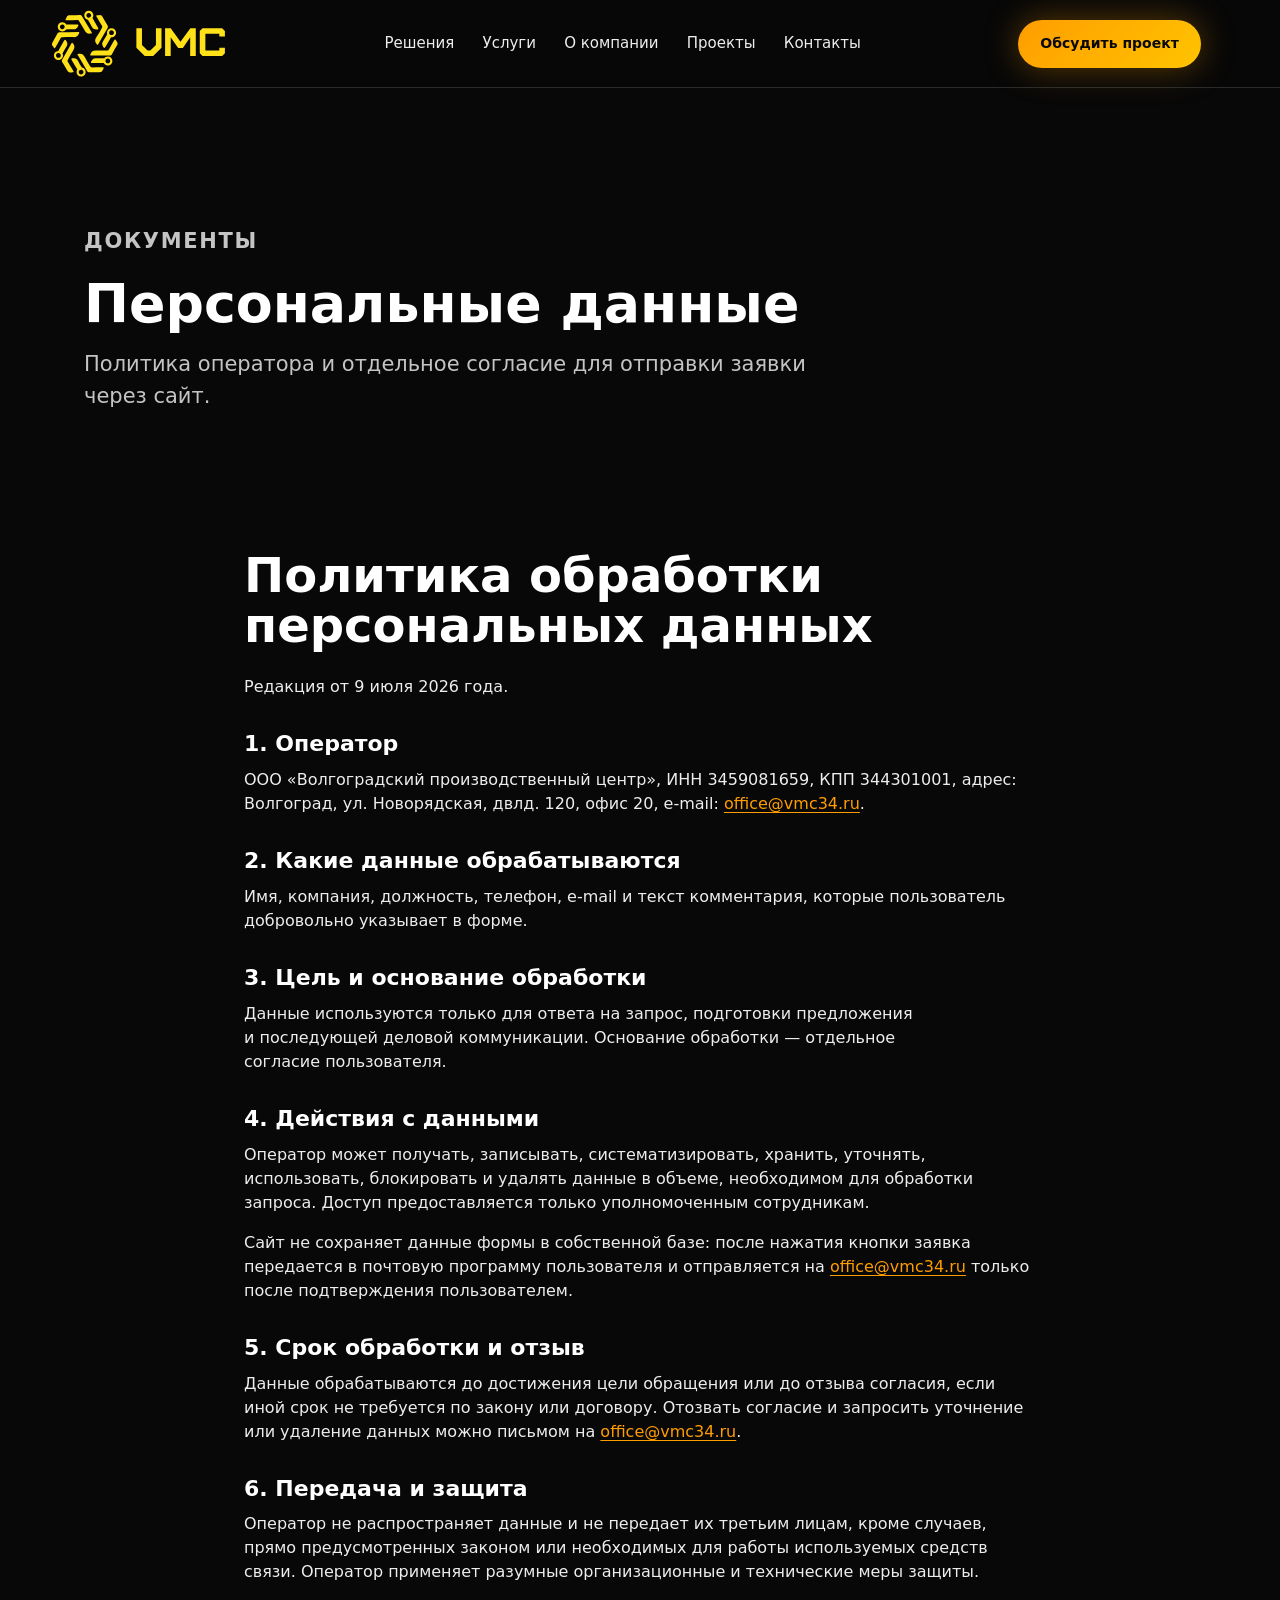
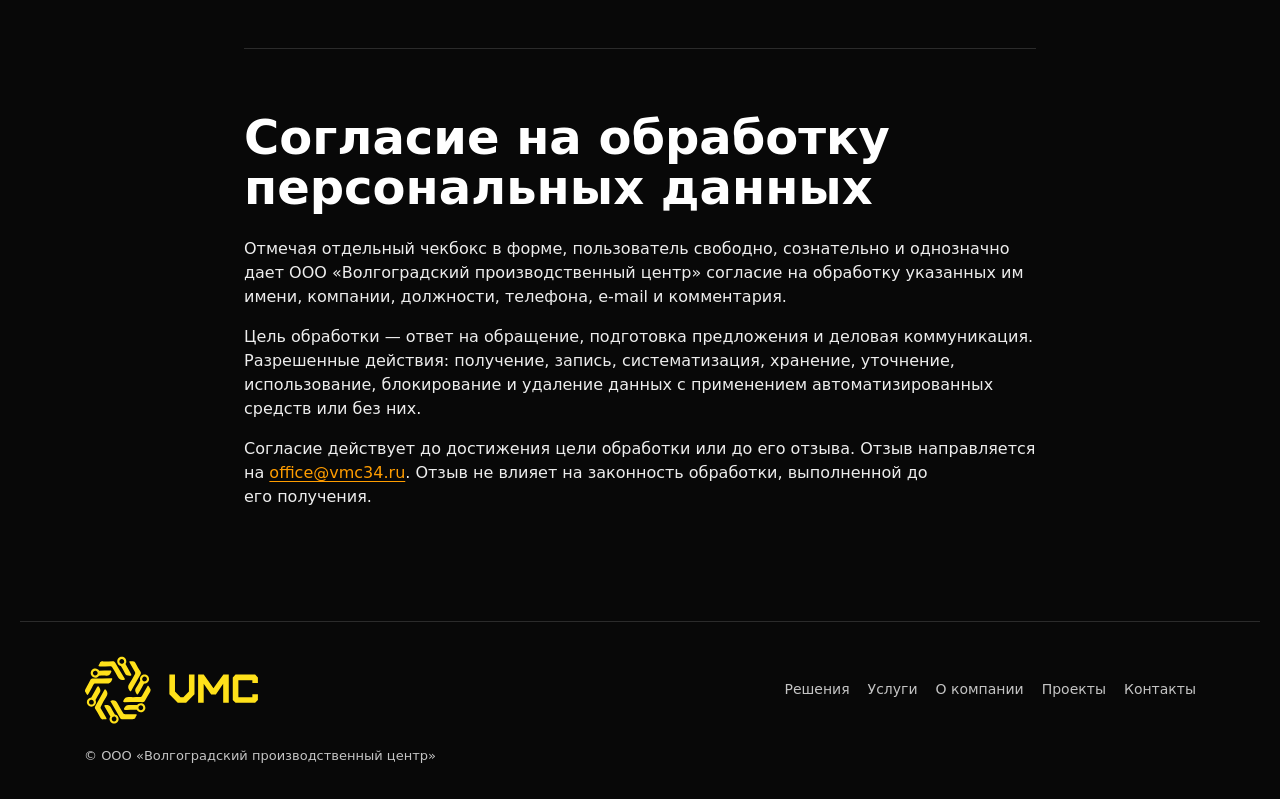
==== commit 8bdae2b9: "Keep header fixed while scrolling Make the site header fixed on desktop and mobile, with body offset" ====
--- a/privacy.html
+++ b/privacy.html
@@ -9,7 +9,7 @@
     <meta name="theme-color" content="#080808">
     <link rel="canonical" href="https://vmc34.ru/privacy.html">
     <link rel="icon" href="assets/img/logo.svg" type="image/svg+xml">
-    <link rel="stylesheet" href="style.css?v=20260720-1">
+    <link rel="stylesheet" href="style.css?v=20260721-1">
   </head>
   <body>
     <a class="skip-link" href="#main">К содержанию</a>
--- a/style.css
+++ b/style.css
@@ -12,6 +12,7 @@
   --shadow-border: 0 0 0 1px rgba(255, 255, 255, .09);
   --shadow-border-hover: 0 0 0 1px rgba(255, 255, 255, .16), 0 18px 58px rgba(255, 157, 0, .1);
   --ease: cubic-bezier(.2, 0, 0, 1);
+  --header-height: 76px;
   color-scheme: dark;
   font-family: Manrope, system-ui, -apple-system, BlinkMacSystemFont, "Segoe UI", Inter, Arial, Helvetica, sans-serif;
 }
@@ -22,7 +23,7 @@
 
 html {
   scroll-behavior: smooth;
-  scroll-padding-top: 88px;
+  scroll-padding-top: calc(var(--header-height) + 12px);
   overflow-x: hidden;
   -webkit-font-smoothing: antialiased;
   -moz-osx-font-smoothing: grayscale;
@@ -30,6 +31,7 @@
 
 body {
   margin: 0;
+  padding-top: var(--header-height);
   background: var(--bg);
   color: var(--text);
   font-size: 16px;
@@ -116,14 +118,16 @@
 }
 
 .site-header {
-  position: sticky;
+  position: fixed;
   top: 0;
-  z-index: 50;
+  right: 0;
+  left: 0;
+  z-index: 100;
   display: grid;
   grid-template-columns: auto 1fr auto auto;
   gap: 28px;
   align-items: center;
-  min-height: 76px;
+  min-height: var(--header-height);
   padding: 10px clamp(16px, 4vw, 58px);
   border-bottom: 1px solid var(--line);
   background: rgba(8, 8, 8, .9);
@@ -1555,8 +1559,12 @@
 }
 
 @media (max-width: 640px) {
+  :root {
+    --header-height: 68px;
+  }
+
   .site-header {
-    min-height: 68px;
+    min-height: var(--header-height);
   }
 
   .brand img,
@@ -1565,7 +1573,7 @@
   }
 
   .mobile-nav nav {
-    top: 68px;
+    top: var(--header-height);
   }
 
   .hero {
